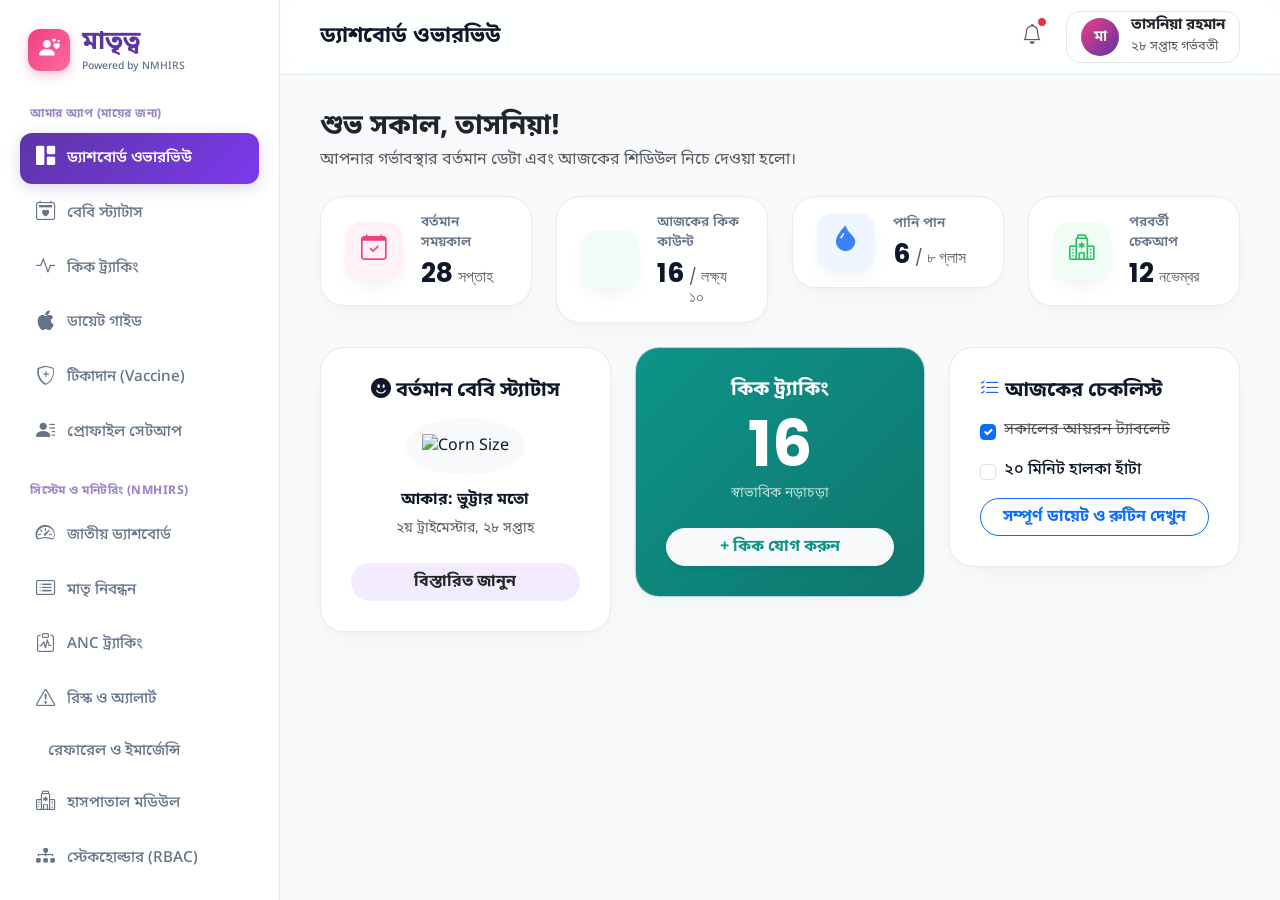
==== index2.html @ e4cef970 "fix" ====
<!DOCTYPE html>
<html lang="bn">
<head>
    <meta charset="UTF-8">
    <meta name="viewport" content="width=device-width, initial-scale=1.0">
    <title>মাতৃত্ব ও NMHIRS - ইন্টিগ্রেটেড ড্যাশবোর্ড</title>
    <!-- Fonts -->
    <link rel="preconnect" href="https://fonts.googleapis.com">
    <link rel="preconnect" href="https://fonts.gstatic.com" crossorigin>
    <link href="https://fonts.googleapis.com/css2?family=Noto+Sans+Bengali:wght@400;500;600;700&family=Poppins:wght@400;500;600;700&display=swap" rel="stylesheet">
    <!-- Bootstrap -->
    <link href="https://cdn.jsdelivr.net/npm/bootstrap@5.3.2/dist/css/bootstrap.min.css" rel="stylesheet">
    <!-- Icons -->
    <link rel="stylesheet" href="https://cdn.jsdelivr.net/npm/bootstrap-icons@1.11.1/font/bootstrap-icons.css">
    
    <style>
        :root {
            /* The Beautiful Matritwa Brand Colors */
            --primary-pink: #f03e82;
            --primary-purple: #5c35a5;
            --primary-teal: #0d9488;
            --bg-body: #f8fafc;
            --border-color: #e2e8f0;
            --text-dark: #0f172a;
            --text-muted: #64748b;
            --font-bn: 'Noto Sans Bengali', sans-serif;
            --font-en: 'Poppins', sans-serif;
            --card-shadow: 0 10px 30px -5px rgba(0, 0, 0, 0.04), 0 2px 8px -2px rgba(0, 0, 0, 0.02);
            --transition-smooth: all 0.3s cubic-bezier(0.4, 0, 0.2, 1);
        }

        body {
            font-family: var(--font-bn);
            background-color: var(--bg-body);
            color: var(--text-dark);
            -webkit-font-smoothing: antialiased;
        }
        
        .en-text { font-family: var(--font-en); }

        /* === Sidebar === */
        .sidebar {
            width: 280px;
            height: 100vh;
            position: fixed;
            top: 0; left: 0;
            background: #ffffff;
            border-right: 1px solid var(--border-color);
            padding: 24px 20px;
            z-index: 1000;
            overflow-y: auto;
            box-shadow: 2px 0 20px rgba(0,0,0,0.01);
        }
        .sidebar::-webkit-scrollbar { width: 5px; }
        .sidebar::-webkit-scrollbar-thumb { background: #e2e8f0; border-radius: 10px; }
        
        .brand {
            font-size: 1.6rem; font-weight: 700; color: var(--primary-purple);
            display: flex; align-items: center; gap: 12px; margin-bottom: 30px; padding-left: 8px;
            text-decoration: none;
        }
        .brand-icon {
            background: linear-gradient(135deg, var(--primary-pink), #ff6b9e); color: #fff;
            width: 42px; height: 42px; border-radius: 12px;
            display: flex; align-items: center; justify-content: center; font-size: 1.3rem;
            box-shadow: 0 4px 12px rgba(240, 62, 130, 0.3);
        }
        .nav-menu { list-style: none; padding: 0; margin: 0; }
        .nav-section-title { font-size: 0.75rem; font-weight: 700; color: var(--primary-purple); opacity: 0.6; margin: 24px 0 10px 10px; text-transform: uppercase; letter-spacing: 0.5px;}
        .nav-item { margin-bottom: 4px; }
        .nav-link {
            display: flex; align-items: center; gap: 12px;
            padding: 11px 16px; border-radius: 12px;
            color: var(--text-muted); font-weight: 500; font-size: 0.95rem;
            transition: var(--transition-smooth); text-decoration: none;
            cursor: pointer;
        }
        .nav-link i { font-size: 1.2rem; }
        .nav-link:hover { background: #f8fafc; color: var(--primary-purple); }
        .nav-link.active { 
            background: linear-gradient(135deg, var(--primary-purple), #7c3aed); 
            color: #ffffff; 
            font-weight: 600; 
            box-shadow: 0 4px 15px rgba(92, 53, 165, 0.2);
        }
        
        /* === Main Layout === */
        .main-wrapper {
            margin-left: 280px;
            min-height: 100vh;
            display: flex; flex-direction: column;
        }
        
        /* === Top Header === */
        .top-header {
            background: rgba(255, 255, 255, 0.85);
            backdrop-filter: blur(12px);
            -webkit-backdrop-filter: blur(12px);
            height: 75px;
            border-bottom: 1px solid var(--border-color);
            display: flex; align-items: center; justify-content: space-between;
            padding: 0 40px;
            position: sticky; top: 0; z-index: 900;
        }
        .header-title { font-size: 1.35rem; font-weight: 700; margin: 0; color: var(--text-dark);}
        
        .user-profile { display: flex; align-items: center; gap: 12px; cursor: pointer; padding: 6px 14px; border-radius: 14px; border: 1px solid var(--border-color); background: #fff; transition: var(--transition-smooth);}
        .user-profile:hover { box-shadow: 0 4px 12px rgba(0,0,0,0.03); transform: translateY(-1px); }
        .user-avatar { width: 38px; height: 38px; border-radius: 50%; background: linear-gradient(135deg, var(--primary-pink), var(--primary-purple)); color: #fff; display: flex; align-items: center; justify-content: center; font-weight: 600; font-size: 0.95rem; }

        /* === Dashboard Content Area === */
        .content-area { padding: 35px 40px; }
        
        /* Dashboard Section Handling */
        .dashboard-section { display: none; animation: fadeIn 0.4s cubic-bezier(0.16, 1, 0.3, 1); }
        #section-overview { display: block; }
        @keyframes fadeIn { from { opacity: 0; transform: translateY(15px); } to { opacity: 1; transform: translateY(0); } }
        
        /* === Data Panels === */
        .data-panel {
            background: #ffffff; border-radius: 24px; padding: 30px;
            box-shadow: var(--card-shadow);
            border: 1px solid rgba(226, 232, 240, 0.8);
            transition: var(--transition-smooth);
        }
        .data-panel:hover {
            box-shadow: 0 20px 40px -10px rgba(0,0,0,0.06);
        }
        .panel-header { display: flex; justify-content: space-between; align-items: center; margin-bottom: 24px; }
        .panel-title { font-size: 1.15rem; font-weight: 700; margin: 0; color: var(--text-dark); display: flex; align-items: center; gap: 10px;}
        
        /* === UI Components === */
        .kpi-card { display: flex; align-items: center; gap: 18px; }
        .kpi-icon { width: 58px; height: 58px; border-radius: 16px; display: flex; align-items: center; justify-content: center; font-size: 1.6rem; flex-shrink: 0; box-shadow: 0 8px 20px -6px rgba(0,0,0,0.08); }
        .kpi-pink { background: #fff1f5; color: var(--primary-pink); }
        .kpi-teal { background: #f0fdfa; color: var(--primary-teal); }
        .kpi-blue { background: #eff6ff; color: #3b82f6; }
        .kpi-green { background: #f0fdf4; color: #22c55e; }
        .kpi-orange { background: #fff7ed; color: #f97316; }
        .kpi-purple { background: #f5f3ff; color: var(--primary-purple); }
        
        .kpi-info p { margin: 0 0 4px 0; font-size: 0.85rem; color: var(--text-muted); font-weight: 600;}
        .kpi-info h3 { margin: 0; font-size: 1.65rem; font-weight: 700; color: var(--text-dark); display: flex; align-items: baseline; gap: 5px;}
        .kpi-info h3 span { font-size: 0.9rem; font-weight: 500; color: var(--text-muted); }
        
        .chart-container { display: flex; align-items: flex-end; justify-content: space-between; height: 180px; padding-top: 20px; border-bottom: 1px solid #f1f5f9; padding-bottom: 10px;}
        .chart-col { display: flex; flex-direction: column; align-items: center; width: 18%; }
        .bar-wrap { height: 130px; width: 100%; display: flex; align-items: flex-end; justify-content: center; background: #f8fafc; border-radius: 10px; position: relative; overflow: hidden;}
        .chart-bar { width: 28px; background: #e2e8f0; border-radius: 8px; transition: height 0.6s cubic-bezier(0.16, 1, 0.3, 1); position: relative;}
        .chart-bar.active { background: linear-gradient(180deg, var(--primary-teal), #0f766e); box-shadow: 0 4px 12px rgba(13, 148, 136, 0.35);}
        .chart-val { font-size: 0.9rem; font-weight: 600; font-family: var(--font-en); margin-bottom: 6px; color: var(--text-muted); }
        .chart-bar.active + .chart-val { color: var(--primary-teal); }
        .chart-label { font-size: 0.85rem; color: var(--text-muted); margin-top: 10px; font-weight: 500;}

        /* Custom Water Glass tracker */
        .water-glass { width: 34px; height: 44px; border: 2px solid #38bdf8; border-radius: 6px 6px 14px 14px; display: inline-block; position: relative; overflow: hidden; margin-right: 10px; cursor:pointer; transition: var(--transition-smooth); background: #fff;}
        .water-glass:hover { transform: scale(1.15) translateY(-2px); }
        .water-glass.filled::after { content: ''; position: absolute; bottom: 0; left: 0; width: 100%; height: 85%; background: linear-gradient(180deg, #38bdf8, #0284c7); opacity: 0.8; }

        /* Profile Stepper */
        .step-circle { width: 38px; height: 38px; border-radius: 50%; display: flex; align-items: center; justify-content: center; font-weight: bold; background: #fff; border: 2px solid #cbd5e1; color: #cbd5e1; z-index: 2; position: relative; transition: var(--transition-smooth);}
        .step-circle.active { border-color: var(--primary-purple); background: var(--primary-purple); color: #fff; box-shadow: 0 0 0 5px #f5f3ff;}
        .step-circle.completed { border-color: var(--primary-purple); background: #fff; color: var(--primary-purple); }
        .step-line { height: 3px; background: #e2e8f0; position: absolute; top: 18px; left: 20px; right: 20px; z-index: 1;}
        .step-line-fill { height: 100%; background: var(--primary-purple); width: 0%; transition: var(--transition-smooth);}

        /* Stakeholder Grid */
        .stakeholder-card { border: 1px solid rgba(226, 232, 240, 0.8); border-radius: 16px; padding: 24px 16px; text-align: center; transition: var(--transition-smooth); cursor: pointer; background: #fff; height: 100%; box-shadow: var(--card-shadow); }
        .stakeholder-card:hover { border-color: var(--primary-purple); box-shadow: 0 15px 30px rgba(92,53,165,0.08); transform: translateY(-4px);}
        .stakeholder-icon { font-size: 2.8rem; margin-bottom: 12px; color: var(--primary-purple); display: inline-block; transition: var(--transition-smooth); }
        .stakeholder-card:hover .stakeholder-icon { transform: scale(1.1) rotate(5deg); }

        /* Custom Table for Admin */
        .table-custom th { font-size: 0.85rem; color: var(--text-muted); font-weight: 600; background: #f8fafc; border-bottom: 2px solid var(--border-color); padding: 14px 18px;}
        .table-custom td { padding: 18px; vertical-align: middle; border-bottom: 1px solid var(--border-color); font-size: 0.95rem;}
        
        /* Status Badges */
        .status-badge { padding: 6px 14px; border-radius: 8px; font-size: 0.8rem; font-weight: 600; font-family: var(--font-en); box-shadow: 0 2px 4px rgba(0,0,0,0.02); }
        .status-critical { background: #fee2e2; color: #b91c1c; border: 1px solid #fecaca; }
        .status-high { background: #ffedd5; color: #c2410c; border: 1px solid #fed7aa; }
        .status-normal { background: #d1fae5; color: #047857; border: 1px solid #a7f3d0; }

        .clickable { cursor: pointer; transition: var(--transition-smooth); }
        .clickable:hover { opacity: 0.8; transform: scale(1.05); }
    </style>
</head>
<body>

    <!-- ============================================== -->
    <!-- SIDEBAR NAVIGATION                             -->
    <!-- ============================================== -->
    <aside class="sidebar">
        <a href="#" class="brand">
            <div class="brand-icon"><i class="bi bi-person-hearts"></i></div>
            <div>
                মাতৃত্ব
                <span style="display:block; font-size: 0.65rem; color: var(--text-muted); font-weight: 500; margin-top: -3px;">Powered by NMHIRS</span>
            </div>
        </a>
        <ul class="nav-menu">
            <!-- Mother's App Features (Image 1 & 2) -->
            <div class="nav-section-title">আমার অ্যাপ (মায়ের জন্য)</div>
            <li class="nav-item"><a class="nav-link active" onclick="switchMenu('section-overview', this)"><i class="bi bi-grid-1x2-fill"></i> ড্যাশবোর্ড ওভারভিউ</a></li>
            <li class="nav-item"><a class="nav-link" onclick="switchMenu('section-baby', this)"><i class="bi bi-calendar2-heart"></i> বেবি স্ট্যাটাস</a></li>
            <li class="nav-item"><a class="nav-link" onclick="switchMenu('section-kick', this)"><i class="bi bi-activity"></i> কিক ট্র্যাকিং</a></li>
            <li class="nav-item"><a class="nav-link" onclick="switchMenu('section-diet', this)"><i class="bi bi-apple"></i> ডায়েট গাইড</a></li>
            <li class="nav-item"><a class="nav-link" onclick="switchMenu('section-vaccine', this)"><i class="bi bi-shield-plus"></i> টিকাদান (Vaccine)</a></li>
            <li class="nav-item"><a class="nav-link" onclick="switchMenu('section-profile', this)"><i class="bi bi-person-lines-fill"></i> প্রোফাইল সেটআপ</a></li>
            
            <!-- NMHIRS Enterprise Features (Doc & Image 3) -->
            <div class="nav-section-title mt-4">সিস্টেম ও মনিটরিং (NMHIRS)</div>
            <li class="nav-item"><a class="nav-link" onclick="switchMenu('section-national', this)"><i class="bi bi-speedometer2"></i> জাতীয় ড্যাশবোর্ড</a></li>
            <li class="nav-item"><a class="nav-link" onclick="switchMenu('section-registry', this)"><i class="bi bi-card-list"></i> মাতৃ নিবন্ধন</a></li>
            <li class="nav-item"><a class="nav-link" onclick="switchMenu('section-anc', this)"><i class="bi bi-clipboard-pulse"></i> ANC ট্র্যাকিং</a></li>
            <li class="nav-item"><a class="nav-link" onclick="switchMenu('section-risk', this)"><i class="bi bi-exclamation-triangle"></i> রিস্ক ও অ্যালার্ট</a></li>
            <li class="nav-item"><a class="nav-link" onclick="switchMenu('section-referral', this)"><i class="bi bi-ambulance"></i> রেফারেল ও ইমার্জেন্সি</a></li>
            <li class="nav-item"><a class="nav-link" onclick="switchMenu('section-facility', this)"><i class="bi bi-hospital"></i> হাসপাতাল মডিউল</a></li>
            <li class="nav-item"><a class="nav-link" onclick="switchMenu('section-rbac', this)"><i class="bi bi-diagram-3-fill"></i> স্টেকহোল্ডার (RBAC)</a></li>
        </ul>
    </aside>

    <!-- ============================================== -->
    <!-- MAIN CONTENT WRAPPER                           -->
    <!-- ============================================== -->
    <div class="main-wrapper">
        
        <!-- Top Header -->
        <header class="top-header">
            <h2 class="header-title" id="page-title">ড্যাশবোর্ড ওভারভিউ</h2>
            <div class="d-flex align-items-center gap-4">
                <div class="position-relative clickable" onclick="alert('আপনার কোনো নতুন নোটিফিকেশন নেই।')">
                    <i class="bi bi-bell fs-5 text-muted"></i>
                    <span class="position-absolute top-0 start-100 translate-middle p-1 bg-danger border border-light rounded-circle"></span>
                </div>
                <div class="user-profile">
                    <div class="user-avatar">মা</div>
                    <div class="d-none d-md-block text-start">
                        <p class="m-0 fw-bold text-dark lh-1" style="font-size: 0.95rem;">তাসনিয়া রহমান</p>
                        <p class="m-0 text-muted mt-1" style="font-size: 0.8rem;">২৮ সপ্তাহ গর্ভবতী</p>
                    </div>
                </div>
            </div>
        </header>

        <div class="content-area">
            
            <!-- ============================================== -->
            <!-- 1. MOTHER OVERVIEW (Matritwa)                  -->
            <!-- ============================================== -->
            <div id="section-overview" class="dashboard-section">
                <div class="mb-4">
                    <h3 class="fw-bold text-dark mb-1">শুভ সকাল, তাসনিয়া!</h3>
                    <p class="text-muted fs-6">আপনার গর্ভাবস্থার বর্তমান ডেটা এবং আজকের শিডিউল নিচে দেওয়া হলো।</p>
                </div>

                <div class="row g-4 mb-4">
                    <div class="col-sm-6 col-xl-3"><div class="data-panel py-3 px-4"><div class="kpi-card"><div class="kpi-icon kpi-pink"><i class="bi bi-calendar-check"></i></div><div class="kpi-info"><p>বর্তমান সময়কাল</p><h3 class="en-text">28 <span class="font-bn fs-6 text-muted fw-normal">সপ্তাহ</span></h3></div></div></div></div>
                    <div class="col-sm-6 col-xl-3"><div class="data-panel py-3 px-4"><div class="kpi-card"><div class="kpi-icon kpi-teal"><i class="bi bi-footprints-fill"></i></div><div class="kpi-info"><p>আজকের কিক কাউন্ট</p><h3 class="en-text">16 <span class="font-bn fs-6 text-muted fw-normal">/ লক্ষ্য ১০</span></h3></div></div></div></div>
                    <div class="col-sm-6 col-xl-3"><div class="data-panel py-3 px-4"><div class="kpi-card"><div class="kpi-icon kpi-blue"><i class="bi bi-droplet-fill"></i></div><div class="kpi-info"><p>পানি পান</p><h3 class="en-text">6 <span class="font-bn fs-6 text-muted fw-normal">/ ৮ গ্লাস</span></h3></div></div></div></div>
                    <div class="col-sm-6 col-xl-3"><div class="data-panel py-3 px-4"><div class="kpi-card"><div class="kpi-icon kpi-green"><i class="bi bi-hospital"></i></div><div class="kpi-info"><p>পরবর্তী চেকআপ</p><h3 class="en-text">12 <span class="font-bn fs-6 text-muted fw-normal">নভেম্বর</span></h3></div></div></div></div>
                </div>

                <div class="row g-4">
                    <div class="col-xl-4 col-lg-6">
                        <div class="data-panel text-center">
                            <h5 class="fw-bold mb-3"><i class="bi bi-emoji-smile-fill text-purple"></i> বর্তমান বেবি স্ট্যাটাস</h5>
                            <div class="p-3 bg-light rounded-circle d-inline-block mb-3">
                                <img src="https://img.icons8.com/color/96/000000/corn.png" alt="Corn Size" style="width: 50px;">
                            </div>
                            <h6 class="fw-bold">আকার: ভুট্টার মতো</h6>
                            <p class="text-muted small mb-4">২য় ট্রাইমেস্টার, ২৮ সপ্তাহ</p>
                            <button class="btn w-100 rounded-pill text-purple fw-bold" style="background:#f3ebff;" onclick="document.querySelectorAll('.nav-link')[1].click()">বিস্তারিত জানুন</button>
                        </div>
                    </div>
                    <div class="col-xl-4 col-lg-6">
                        <div class="data-panel text-center" style="background: linear-gradient(135deg, var(--primary-teal), #0f766e); color: white;">
                            <i class="bi bi-footprints-fill fs-2 opacity-75 mb-2"></i>
                            <h5 class="fw-bold mb-1">কিক ট্র্যাকিং</h5>
                            <h1 class="display-3 fw-bold en-text m-0">16</h1>
                            <p class="opacity-75 small mb-4">স্বাভাবিক নড়াচড়া</p>
                            <button class="btn btn-light w-100 rounded-pill fw-bold text-teal shadow-sm" style="color:var(--primary-teal);" onclick="document.querySelectorAll('.nav-link')[2].click()">+ কিক যোগ করুন</button>
                        </div>
                    </div>
                    <div class="col-xl-4 col-lg-12">
                        <div class="data-panel d-flex flex-column">
                            <h5 class="fw-bold mb-3"><i class="bi bi-list-check text-primary"></i> আজকের চেকলিস্ট</h5>
                            <div class="d-flex align-items-center gap-2 mb-3"><input type="checkbox" class="form-check-input" checked><span class="text-muted text-decoration-line-through">সকালের আয়রন ট্যাবলেট</span></div>
                            <div class="d-flex align-items-center gap-2 mb-3"><input type="checkbox" class="form-check-input"><span class="fw-medium">২০ মিনিট হালকা হাঁটা</span></div>
                            <button class="btn btn-outline-primary w-100 rounded-pill fw-bold mt-auto" onclick="document.querySelectorAll('.nav-link')[3].click()">সম্পূর্ণ ডায়েট ও রুটিন দেখুন</button>
                        </div>
                    </div>
                </div>
            </div>

            <!-- ============================================== -->
            <!-- 2. BABY STATUS                                 -->
            <!-- ============================================== -->
            <div id="section-baby" class="dashboard-section">
                <div class="row g-4">
                    <div class="col-lg-5">
                        <div class="data-panel text-center">
                            <h4 class="text-purple fw-bold mb-1">২৮ সপ্তাহ</h4>
                            <p class="text-muted mb-4">২য় ট্রাইমেস্টার</p>
                            <div class="p-4 bg-purple-subtle rounded-circle d-inline-block mb-4" style="background: #f3ebff;">
                                <img src="https://img.icons8.com/color/150/000000/embryo.png" alt="Baby Size" style="width: 120px;">
                            </div>
                            <h5 class="fw-bold mb-2">আকার: একটি ভুট্টার মতো</h5>
                            <div class="d-flex justify-content-center gap-4 mt-4">
                                <div class="bg-light p-3 rounded-3" style="min-width: 100px;"><p class="small text-muted mb-1">দৈর্ঘ্য</p><h4 class="en-text fw-bold text-dark m-0">37.6 cm</h4></div>
                                <div class="bg-light p-3 rounded-3" style="min-width: 100px;"><p class="small text-muted mb-1">ওজন</p><h4 class="en-text fw-bold text-dark m-0">1.1 kg</h4></div>
                            </div>
                        </div>
                    </div>
                    <div class="col-lg-7">
                        <div class="data-panel h-100">
                            <h4 class="fw-bold mb-4">এই সপ্তাহের ডেভেলপমেন্ট</h4>
                            <ul class="list-unstyled">
                                <li class="d-flex gap-3 mb-4 align-items-start"><div class="p-2 bg-info bg-opacity-10 text-info rounded"><i class="bi bi-lungs-fill fs-5"></i></div><div><h6 class="fw-bold mb-1">ফুসফুসের বিকাশ</h6><p class="small text-muted m-0">বেবির ফুসফুস শ্বাস নেওয়ার জন্য প্রস্তুত হচ্ছে।</p></div></li>
                                <li class="d-flex gap-3 mb-4 align-items-start"><div class="p-2 bg-warning bg-opacity-10 text-warning rounded"><i class="bi bi-eye-fill fs-5"></i></div><div><h6 class="fw-bold mb-1">চোখ খোলা ও বন্ধ করা</h6><p class="small text-muted m-0">বেবি এখন চোখ খুলতে ও বন্ধ করতে পারে।</p></div></li>
                                <li class="d-flex gap-3 align-items-start"><div class="p-2 bg-purple-subtle text-purple rounded" style="background:#f3ebff; color:var(--primary-purple);"><i class="bi bi-brain fs-5"></i></div><div><h6 class="fw-bold mb-1">ব্রেইনের বৃদ্ধি</h6><p class="small text-muted m-0">ব্রেইনে বিলিয়ন নিউরন তৈরি হচ্ছে।</p></div></li>
                            </ul>
                        </div>
                    </div>
                </div>
            </div>

            <!-- ============================================== -->
            <!-- 3. KICK TRACKING                               -->
            <!-- ============================================== -->
            <div id="section-kick" class="dashboard-section">
                <div class="row g-4">
                    <div class="col-lg-4">
                        <div class="data-panel text-center d-flex flex-column justify-content-center h-100" style="background: linear-gradient(135deg, var(--primary-teal), #0f766e); color: white; border: none;">
                            <i class="bi bi-footprints-fill fs-1 opacity-75 mb-3"></i>
                            <h3 class="fw-bold mb-1">কিক কাউন্টার</h3>
                            <h1 class="display-1 fw-bold en-text mb-0 mt-3">16</h1>
                            <p class="opacity-75 fw-medium mb-5">আজকের মোট কিক (লক্ষ্য: ১০)</p>
                            <button class="btn btn-light btn-lg rounded-pill fw-bold text-teal shadow clickable" style="color: var(--primary-teal);" onclick="alert('কিক রেকর্ড করা হয়েছে')"><i class="bi bi-plus-circle-fill me-2"></i> এখন কিক যোগ করুন</button>
                        </div>
                    </div>
                    <div class="col-lg-8">
                        <div class="data-panel">
                            <h4 class="fw-bold mb-4">কিক হিস্ট্রি চার্ট</h4>
                            <div class="chart-container">
                                <div class="chart-col"><span class="chart-val">6</span><div class="bar-wrap"><div class="chart-bar" style="height: 40%;"></div></div><span class="chart-label">সকাল</span></div>
                                <div class="chart-col"><span class="chart-val">10</span><div class="bar-wrap"><div class="chart-bar" style="height: 60%;"></div></div><span class="chart-label">দুপুর</span></div>
                                <div class="chart-col active"><span class="chart-val">16</span><div class="bar-wrap"><div class="chart-bar active" style="height: 100%;"></div></div><span class="chart-label fw-bold text-dark">বিকাল</span></div>
                                <div class="chart-col"><span class="chart-val">12</span><div class="bar-wrap"><div class="chart-bar" style="height: 75%;"></div></div><span class="chart-label">সন্ধ্যা</span></div>
                                <div class="chart-col"><span class="chart-val">8</span><div class="bar-wrap"><div class="chart-bar" style="height: 50%;"></div></div><span class="chart-label">রাত</span></div>
                            </div>
                        </div>
                    </div>
                </div>
            </div>

            <!-- ============================================== -->
            <!-- 4. DIET PLAN                                   -->
            <!-- ============================================== -->
            <div id="section-diet" class="dashboard-section">
                <!-- Diet Visit Stepper / Tabs -->
                <div class="data-panel mb-4 text-center">
                    <h4 class="fw-bold text-purple mb-2"><i class="bi bi-apple me-2"></i>গর্ভাবস্থায় খাবার চার্ট</h4>
                    <p class="text-muted small mb-4">মায়ের পুষ্টি, সুস্থ বাচ্চার ভরসা</p>
                    
                    <div class="d-flex justify-content-center gap-2 flex-wrap mb-2">
                        <button class="btn btn-outline-purple btn-sm rounded-pill px-3 py-2 active diet-tab-btn" onclick="switchDietTab(1, this)">১ম ভিজিট (১২ সপ্তাহ পর্যন্ত)</button>
                        <button class="btn btn-outline-purple btn-sm rounded-pill px-3 py-2 diet-tab-btn" onclick="switchDietTab(2, this)">২য় ভিজিট (২০ - ২৪ সপ্তাহ)</button>
                        <button class="btn btn-outline-purple btn-sm rounded-pill px-3 py-2 diet-tab-btn" onclick="switchDietTab(3, this)">৩য় ভিজিট (২৮ - ৩২ সপ্তাহ)</button>
                        <button class="btn btn-outline-purple btn-sm rounded-pill px-3 py-2 diet-tab-btn" onclick="switchDietTab(4, this)">৪র্থ ভিজিট (৩৬ সপ্তাহ - প্রসব)</button>
                    </div>
                </div>

                <!-- Visit 1 Content -->
                <div id="diet-visit-1" class="diet-visit-content">
                    <div class="row g-4">
                        <div class="col-lg-8">
                            <div class="data-panel mb-4">
                                <h5 class="fw-bold text-pink mb-3"><i class="bi bi-bookmark-star-fill"></i> ১ম ভিজিট (প্রথম ট্রাইমেস্টার)</h5>
                                <p class="text-muted small"><strong>লক্ষ্য:</strong> গর্ভাবস্থা নিশ্চিতকরণ ও মায়ের পুষ্টির ভিত্তি গড়ে তোলা।</p>
                                
                                <h6 class="fw-bold mt-4 mb-3 text-success"><i class="bi bi-check-circle-fill"></i> কি খাবেন:</h6>
                                <div class="d-flex gap-2 flex-wrap mb-4">
                                    <span class="badge bg-light text-dark border p-2"><i class="bi bi-cup-straw text-primary me-1"></i> দুধ ও দুগ্ধজাত খাবার</span>
                                    <span class="badge bg-light text-dark border p-2"><i class="bi bi-egg-fried text-warning me-1"></i> ডিম</span>
                                    <span class="badge bg-light text-dark border p-2"><i class="bi bi-grain text-success me-1"></i> ডাল ও শিম</span>
                                    <span class="badge bg-light text-dark border p-2"><i class="bi bi-flower1 text-success me-1"></i> শাকসবজি</span>
                                    <span class="badge bg-light text-dark border p-2"><i class="bi bi-apple text-danger me-1"></i> ফল</span>
                                </div>

                                <h6 class="fw-bold mb-3 text-primary"><i class="bi bi-calculator-fill"></i> প্রতিদিনের পরিমাণ:</h6>
                                <p class="small text-dark mb-0">২ গ্লাস দুধ • ১টি ডিম • ১ কাপ ডাল • ২ কাপ শাকসবজি • ২-৩টি ফল</p>
                            </div>

                            <div class="data-panel">
                                <h5 class="fw-bold text-danger mb-3"><i class="bi bi-exclamation-octagon-fill"></i> কি এড়িয়ে চলবেন:</h5>
                                <div class="d-flex gap-2 flex-wrap">
                                    <span class="badge bg-danger-subtle text-danger border border-danger-subtle p-2">অতিরিক্ত চা বা কফি</span>
                                    <span class="badge bg-danger-subtle text-danger border border-danger-subtle p-2">অতিরিক্ত মসলাদার খাবার</span>
                                    <span class="badge bg-danger-subtle text-danger border border-danger-subtle p-2">কাঁচা বা আধা-সেদ্ধ খাবার</span>
                                    <span class="badge bg-danger-subtle text-danger border border-danger-subtle p-2">ফাস্ট ফুড ও জাঙ্ক ফুড</span>
                                </div>
                            </div>
                        </div>

                        <div class="col-lg-4">
                            <div class="data-panel bg-purple-subtle border-purple" style="background: #f3ebff;">
                                <h5 class="fw-bold text-purple mb-4"><i class="bi bi-lightbulb-fill"></i> গুরুত্বপূর্ণ টিপস</h5>
                                <ul class="list-unstyled small lh-lg">
                                    <li class="mb-3"><i class="bi bi-check-lg text-purple me-2"></i> ফলিক অ্যাসিড সমৃদ্ধ খাবার খান (শাকসবজি, ডাল, কমলা)।</li>
                                    <li class="mb-3"><i class="bi bi-check-lg text-purple me-2"></i> দিনে ৩ বার প্রধান খাবার ও ২-৩ বার হালকা পুষ্টিকর খাবার খান।</li>
                                    <li><i class="bi bi-check-lg text-purple me-2"></i> পর্যাপ্ত পরিমাণ পানি পান নিশ্চিত করুন (৮-১০ গ্লাস)।</li>
                                </ul>
                            </div>
                        </div>
                    </div>
                </div>

                <!-- Visit 2 Content -->
                <div id="diet-visit-2" class="diet-visit-content" style="display: none;">
                    <div class="row g-4">
                        <div class="col-lg-8">
                            <div class="data-panel mb-4">
                                <h5 class="fw-bold text-pink mb-3"><i class="bi bi-bookmark-star-fill"></i> ২য় ভিজিট (দ্বিতীয় ট্রাইমেস্টার)</h5>
                                <p class="text-muted small"><strong>লক্ষ্য:</strong> ভ্রূণের বৃদ্ধি ও বিকাশের জন্য পর্যাপ্ত পুষ্টি নিশ্চিত করা।</p>
                                
                                <h6 class="fw-bold mt-4 mb-3 text-success"><i class="bi bi-check-circle-fill"></i> কি খাবেন:</h6>
                                <div class="d-flex gap-2 flex-wrap mb-4">
                                    <span class="badge bg-light text-dark border p-2"><i class="bi bi-cup-straw text-primary me-1"></i> দুধ ও দুগ্ধজাত খাবার</span>
                                    <span class="badge bg-light text-dark border p-2"><i class="bi bi-egg-fried text-warning me-1"></i> মাছ</span>
                                    <span class="badge bg-light text-dark border p-2"><i class="bi bi-egg text-danger me-1"></i> মুরগি/মাংস</span>
                                    <span class="badge bg-light text-dark border p-2"><i class="bi bi-grain text-success me-1"></i> ডাল ও শিম</span>
                                    <span class="badge bg-light text-dark border p-2"><i class="bi bi-flower1 text-success me-1"></i> শাকসবজি</span>
                                </div>

                                <h6 class="fw-bold mb-3 text-primary"><i class="bi bi-calculator-fill"></i> প্রতিদিনের পরিমাণ:</h6>
                                <p class="small text-dark mb-0">২-৩ গ্লাস দুধ • ১টি ডিম • ১ কাপ ডাল • ১ পিস মাছ/মাংস • ২ কাপ শাকসবজি • ২-৩টি ফল</p>
                            </div>

                            <div class="data-panel">
                                <h5 class="fw-bold text-danger mb-3"><i class="bi bi-exclamation-octagon-fill"></i> কি এড়িয়ে চলবেন:</h5>
                                <div class="d-flex gap-2 flex-wrap">
                                    <span class="badge bg-danger-subtle text-danger border border-danger-subtle p-2">অতিরিক্ত চা বা কফি</span>
                                    <span class="badge bg-danger-subtle text-danger border border-danger-subtle p-2">অতিরিক্ত মিষ্টি</span>
                                    <span class="badge bg-danger-subtle text-danger border border-danger-subtle p-2">কাঁচা বা আধা-সেদ্ধ খাবার</span>
                                    <span class="badge bg-danger-subtle text-danger border border-danger-subtle p-2">অতিরিক্ত তেল বা ভাজাপোড়া</span>
                                </div>
                            </div>
                        </div>

                        <div class="col-lg-4">
                            <div class="data-panel bg-purple-subtle border-purple" style="background: #f3ebff;">
                                <h5 class="fw-bold text-purple mb-4"><i class="bi bi-lightbulb-fill"></i> গুরুত্বপূর্ণ টিপস</h5>
                                <ul class="list-unstyled small lh-lg">
                                    <li class="mb-3"><i class="bi bi-check-lg text-purple me-2"></i> ক্যালসিয়াম ও আয়রন সমৃদ্ধ খাবার পর্যাপ্ত পরিমাণে খান।</li>
                                    <li class="mb-3"><i class="bi bi-check-lg text-purple me-2"></i> প্রোটিন সমৃদ্ধ খাবার (মাছ, ডিম, মাংস, ডাল) নিয়মিত রাখুন।</li>
                                    <li><i class="bi bi-check-lg text-purple me-2"></i> নিয়মিত হালকা ব্যায়াম করুন ও পর্যাপ্ত বিশ্রাম নিন।</li>
                                </ul>
                            </div>
                        </div>
                    </div>
                </div>

                <!-- Visit 3 Content -->
                <div id="diet-visit-3" class="diet-visit-content" style="display: none;">
                    <div class="row g-4">
                        <div class="col-lg-8">
                            <div class="data-panel mb-4">
                                <h5 class="fw-bold text-pink mb-3"><i class="bi bi-bookmark-star-fill"></i> ৩য় ভিজিট (তৃতীয় ট্রাইমেস্টার)</h5>
                                <p class="text-muted small"><strong>লক্ষ্য:</strong> মায়ের স্বাস্থ্য ভালো রাখা ও জটিলতা প্রতিরোধ করা।</p>
                                
                                <h6 class="fw-bold mt-4 mb-3 text-success"><i class="bi bi-check-circle-fill"></i> কি খাবেন:</h6>
                                <div class="d-flex gap-2 flex-wrap mb-4">
                                    <span class="badge bg-light text-dark border p-2">দুধ ও দুগ্ধজাত খাবার</span>
                                    <span class="badge bg-light text-dark border p-2">মাছ ও মাংস</span>
                                    <span class="badge bg-light text-dark border p-2">ডাল ও শিম</span>
                                    <span class="badge bg-light text-dark border p-2">শাকসবজি ও ফল</span>
                                    <span class="badge bg-light text-dark border p-2">বাদাম ও বীজ</span>
                                </div>

                                <h6 class="fw-bold mb-3 text-primary"><i class="bi bi-calculator-fill"></i> প্রতিদিনের পরিমাণ:</h6>
                                <p class="small text-dark mb-0">২-৩ গ্লাস দুধ • ১টি ডিম • ১-২ কাপ ডাল • ১ পিস মাছ/মাংস • ২ কাপ শাকসবজি • ২-৩টি ফল</p>
                            </div>

                            <div class="data-panel">
                                <h5 class="fw-bold text-danger mb-3"><i class="bi bi-exclamation-octagon-fill"></i> কি এড়িয়ে চলবেন:</h5>
                                <div class="d-flex gap-2 flex-wrap">
                                    <span class="badge bg-danger-subtle text-danger border border-danger-subtle p-2">অতিরিক্ত লবণ</span>
                                    <span class="badge bg-danger-subtle text-danger border border-danger-subtle p-2">অতিরিক্ত তেল</span>
                                    <span class="badge bg-danger-subtle text-danger border border-danger-subtle p-2">ফাস্ট ফুড ও জাঙ্ক ফুড</span>
                                    <span class="badge bg-danger-subtle text-danger border border-danger-subtle p-2">মদ্যপান ও ধূমপান</span>
                                </div>
                            </div>
                        </div>

                        <div class="col-lg-4">
                            <div class="data-panel bg-purple-subtle border-purple" style="background: #f3ebff;">
                                <h5 class="fw-bold text-purple mb-4"><i class="bi bi-lightbulb-fill"></i> গুরুত্বপূর্ণ টিপস</h5>
                                <ul class="list-unstyled small lh-lg">
                                    <li class="mb-3"><i class="bi bi-check-lg text-purple me-2"></i> আয়রন ও ক্যালসিয়ামের পরিমাণ আরো বাড়িয়ে দিন।</li>
                                    <li class="mb-3"><i class="bi bi-check-lg text-purple me-2"></i> কোষ্ঠকাঠিন্য এড়াতে আঁশযুক্ত সবুজ খাবার বেশি খান।</li>
                                    <li><i class="bi bi-check-lg text-purple me-2"></i> অতিরিক্ত ওজন বৃদ্ধি নিয়ন্ত্রণে রাখতে স্বাস্থ্যকর খাদ্যতালিকা অনুসরণ করুন।</li>
                                </ul>
                            </div>
                        </div>
                    </div>
                </div>

                <!-- Visit 4 Content -->
                <div id="diet-visit-4" class="diet-visit-content" style="display: none;">
                    <div class="row g-4">
                        <div class="col-lg-8">
                            <div class="data-panel mb-4">
                                <h5 class="fw-bold text-pink mb-3"><i class="bi bi-bookmark-star-fill"></i> ৪র্থ ভিজিট (প্রসব পূর্ববর্তী সময়)</h5>
                                <p class="text-muted small"><strong>লক্ষ্য:</strong> প্রসবের জন্য শরীর প্রস্তুত রাখা ও মায়ের শক্তি বজায় রাখা।</p>
                                
                                <h6 class="fw-bold mt-4 mb-3 text-success"><i class="bi bi-check-circle-fill"></i> কি খাবেন:</h6>
                                <div class="d-flex gap-2 flex-wrap mb-4">
                                    <span class="badge bg-light text-dark border p-2">দুধ ও প্রোটিন</span>
                                    <span class="badge bg-light text-dark border p-2">মাছ ও ডিম</span>
                                    <span class="badge bg-light text-dark border p-2">ডাল ও ডাল জাতীয় খাবার</span>
                                    <span class="badge bg-light text-dark border p-2">শাকসবজি ও ফল</span>
                                    <span class="badge bg-light text-dark border p-2">আটা/চাল/রুটি</span>
                                </div>

                                <h6 class="fw-bold mb-3 text-primary"><i class="bi bi-calculator-fill"></i> প্রতিদিনের পরিমাণ:</h6>
                                <p class="small text-dark mb-0">২-৩ গ্লাস দুধ • ১টি ডিম • ১-২ কাপ ডাল • ১ পিস মাছ/মাংস • ২ কাপ শাকসবজি • ২-৩টি ফল</p>
                            </div>

                            <div class="data-panel">
                                <h5 class="fw-bold text-danger mb-3"><i class="bi bi-exclamation-octagon-fill"></i> কি এড়িয়ে চলবেন:</h5>
                                <div class="d-flex gap-2 flex-wrap">
                                    <span class="badge bg-danger-subtle text-danger border border-danger-subtle p-2">অতিরিক্ত লবণ</span>
                                    <span class="badge bg-danger-subtle text-danger border border-danger-subtle p-2">অতিরিক্ত মিষ্টি</span>
                                    <span class="badge bg-danger-subtle text-danger border border-danger-subtle p-2">কাঁচা বা আধা-সেদ্ধ খাবার</span>
                                    <span class="badge bg-danger-subtle text-danger border border-danger-subtle p-2">ফাস্ট ফুড ও জাঙ্ক ফুড</span>
                                </div>
                            </div>
                        </div>

                        <div class="col-lg-4">
                            <div class="data-panel bg-purple-subtle border-purple" style="background: #f3ebff;">
                                <h5 class="fw-bold text-purple mb-4"><i class="bi bi-lightbulb-fill"></i> গুরুত্বপূর্ণ টিপস</h5>
                                <ul class="list-unstyled small lh-lg">
                                    <li class="mb-3"><i class="bi bi-check-lg text-purple me-2"></i> খাবার অল্প অল্প করে নিয়ে বারে বারে খান।</li>
                                    <li class="mb-3"><i class="bi bi-check-lg text-purple me-2"></i> প্রসবের সময় শক্তির যোগানের জন্য জটিল শর্করা (Complex Carbs) বেশি খান।</li>
                                    <li><i class="bi bi-check-lg text-purple me-2"></i> পর্যাপ্ত বিশ্রাম ও ঘুমের মাধ্যমে মানসিক চাপ কমান।</li>
                                </ul>
                            </div>
                        </div>
                    </div>
                </div>

                <!-- Water Tracker Moved Below the Visit Details -->
                <div class="row g-4 mt-3">
                    <div class="col-12">
                        <div class="data-panel bg-info bg-opacity-10 border-info">
                            <h5 class="fw-bold text-info mb-3" style="color: #0284c7 !important;"><i class="bi bi-droplet-fill"></i> দৈনিক পানি পানের লক্ষ্য (৮ গ্লাস)</h5>
                            <div>
                                <div class="water-glass filled" onclick="this.classList.toggle('filled')"></div>
                                <div class="water-glass filled" onclick="this.classList.toggle('filled')"></div>
                                <div class="water-glass filled" onclick="this.classList.toggle('filled')"></div>
                                <div class="water-glass filled" onclick="this.classList.toggle('filled')"></div>
                                <div class="water-glass filled" onclick="this.classList.toggle('filled')"></div>
                                <div class="water-glass filled" onclick="this.classList.toggle('filled')"></div>
                                <div class="water-glass" onclick="this.classList.toggle('filled')"></div>
                                <div class="water-glass" onclick="this.classList.toggle('filled')"></div>
                            </div>
                            <p class="small text-muted mt-2 mb-0">* গ্লাসে ট্যাপ করে আপনার দৈনিক পানি পানের হিসাব রেকর্ড করুন।</p>
                        </div>
                    </div>
                </div>
            </div>

            <!-- ============================================== -->
            <!-- 5. VACCINATION & CHILD CARE                    -->
            <!-- ============================================== -->
            <div id="section-vaccine" class="dashboard-section">
                <div class="row g-4 mb-4">
                    <div class="col-md-6">
                        <div class="data-panel bg-success bg-opacity-10 border-success text-center">
                            <i class="bi bi-shield-check fs-1 text-success mb-2 d-block"></i>
                            <h5 class="fw-bold text-success mb-1">পরবর্তী টিকা: TT 2 (টিটেনাস)</h5>
                            <p class="text-dark fw-medium m-0">সম্ভাব্য তারিখ: ১৫ নভেম্বর ২০২৬</p>
                        </div>
                    </div>
                    <div class="col-md-6">
                        <div class="data-panel bg-info bg-opacity-10 border-info text-center">
                            <i class="bi bi-emoji-smile fs-1 text-info mb-2 d-block" style="color: #0284c7 !important;"></i>
                            <h5 class="fw-bold text-info mb-1" style="color: #0284c7 !important;">নবজাতকের ইম্যুনাইজেশন</h5>
                            <p class="text-dark fw-medium m-0">BCG, পেন্টাভেলেন্ট, পোলিও ট্র্যাকিং</p>
                        </div>
                    </div>
                </div>
                <div class="data-panel">
                    <h4 class="fw-bold mb-4 text-purple">টিকাদান শিডিউল (EPI)</h4>
                    <div class="table-responsive">
                        <table class="table table-custom">
                            <thead><tr><th>টিকার নাম</th><th>উদ্দেশ্য</th><th>সময়কাল</th><th>স্ট্যাটাস</th></tr></thead>
                            <tbody>
                                <tr><td><span class="fw-bold">TT 1 (টিটেনাস)</span></td><td>ধনুষ্টংকার প্রতিরোধ</td><td>গর্ভাবস্থার ৪র্থ মাস</td><td><span class="status-badge status-normal">সম্পন্ন</span></td></tr>
                                <tr><td><span class="fw-bold">TT 2 (টিটেনাস)</span></td><td>ধনুষ্টংকার প্রতিরোধ</td><td>TT 1 এর ১ মাস পর</td><td><span class="badge bg-warning bg-opacity-10 text-warning border border-warning px-3 py-2">পেন্ডিং (১৫ নভে)</span></td></tr>
                                <tr><td colspan="4" class="bg-light text-center fw-bold text-muted small py-3">জন্মের পর শিশুর টিকা (National EPI)</td></tr>
                                <tr><td><span class="fw-bold text-muted">BCG</span></td><td class="text-muted">যক্ষ্মা প্রতিরোধ</td><td class="text-muted">জন্মের পরপরই</td><td><span class="badge bg-secondary bg-opacity-10 text-secondary border px-3 py-2">অপেক্ষমান</span></td></tr>
                                <tr><td><span class="fw-bold text-muted">পেন্টাভেলেন্ট ১</span></td><td class="text-muted">ডিপথেরিয়া, হুপিংকাশি, হেপাটাইটিস বি</td><td class="text-muted">৬ সপ্তাহ বয়স</td><td><span class="badge bg-secondary bg-opacity-10 text-secondary border px-3 py-2">অপেক্ষমান</span></td></tr>
                            </tbody>
                        </table>
                    </div>
                </div>
            </div>

            <!-- ============================================== -->
            <!-- 6. PROFILE SETUP (Image 2)                     -->
            <!-- ============================================== -->
            <div id="section-profile" class="dashboard-section">
                <div class="data-panel mx-auto" style="max-width: 700px;">
                    <h4 class="fw-bold mb-2 text-center text-purple" style="color: var(--primary-purple);"><i class="bi bi-person-heart"></i> প্রোফাইল সেটআপ</h4>
                    <p class="text-center text-muted mb-5 small">আপনার তথ্য দিন, আমরা আপনার জন্য আরও ভালো সেবা নিশ্চিত করব</p>
                    
                    <div class="position-relative mb-5 px-3">
                        <div class="step-line"><div class="step-line-fill" id="step-progress" style="width: 0%;"></div></div>
                        <div class="d-flex justify-content-between">
                            <div class="step-circle active" id="sc-1">1</div><div class="step-circle" id="sc-2">2</div>
                            <div class="step-circle" id="sc-3">3</div><div class="step-circle" id="sc-4">4</div>
                        </div>
                        <div class="d-flex justify-content-between mt-2 px-1 text-muted small fw-medium" style="font-size: 0.75rem;">
                            <span class="text-purple">মাতার প্রোফাইল</span><span>ঠিকানা</span><span>স্বামীর নাম</span><span>যোগাযোগ</span>
                        </div>
                    </div>
                    
                    <div id="step-1" class="setup-step-content">
                        <h6 class="fw-bold mb-3">মাতার প্রোফাইল তথ্য</h6>
                        <input type="text" class="form-control bg-light border-0 mb-3" placeholder="পূর্ণ নাম (মা)" value="সাবিনা আক্তার">
                        <input type="date" class="form-control bg-light border-0 mb-3" value="1996-03-15">
                        <button class="btn btn-primary w-100 rounded-pill py-2" style="background: var(--primary-purple); border:none;" onclick="nextStep(1)">পরবর্তী</button>
                    </div>
                    <div id="step-2" class="setup-step-content" style="display:none;">
                        <h6 class="fw-bold mb-3">বর্তমান ঠিকানা</h6>
                        <input type="text" class="form-control bg-light border-0 mb-3" placeholder="বাড়ি নং / রোড" value="১২/বি, পূর্ব কাজীপাড়া">
                        <button class="btn btn-primary w-100 rounded-pill py-2" style="background: var(--primary-purple); border:none;" onclick="nextStep(2)">পরবর্তী</button>
                    </div>
                    <div id="step-3" class="setup-step-content" style="display:none;">
                        <h6 class="fw-bold mb-3">স্বামীর তথ্য</h6>
                        <input type="text" class="form-control bg-light border-0 mb-3" placeholder="স্বামীর পূর্ণ নাম" value="মোহাম্মদ রাকিবুল ইসলাম">
                        <button class="btn btn-primary w-100 rounded-pill py-2" style="background: var(--primary-purple); border:none;" onclick="nextStep(3)">পরবর্তী</button>
                    </div>
                    <div id="step-4" class="setup-step-content" style="display:none;">
                        <h6 class="fw-bold mb-3">যোগাযোগ নম্বর</h6>
                        <input type="text" class="form-control bg-light border-0 mb-4" placeholder="মোবাইল নম্বর" value="০১৭১২-৩৪৫৬৭৮">
                        <button class="btn btn-success w-100 rounded-pill py-2 shadow-sm" onclick="alert('সেভ হয়েছে'); switchMenu('section-overview', document.getElementById('nav-overview'))">সংরক্ষণ করুন</button>
                    </div>
                </div>
            </div>

            <!-- ============================================== -->
            <!-- 6. NATIONAL DASHBOARD (NMHIRS Module)          -->
            <!-- ============================================== -->
            <div id="section-national" class="dashboard-section">
                <div class="mb-4">
                    <h3 class="fw-bold text-dark mb-1">জাতীয় মাতৃস্বাস্থ্য ওভারভিউ</h3>
                    <p class="text-muted m-0">রিয়েল-টাইম ডাটা ট্র্যাকিং এবং ইন্টেলিজেন্স ড্যাশবোর্ড</p>
                </div>

                <div class="row g-4 mb-4">
                    <div class="col-md-3"><div class="kpi-card"><div class="kpi-icon bg-primary bg-opacity-10 text-primary"><i class="bi bi-people-fill"></i></div><div class="kpi-info"><p>নিবন্ধিত মাতৃ</p><h3 class="en-text text-primary">3.5M</h3></div></div></div>
                    <div class="col-md-3"><div class="kpi-card" style="border-left: 4px solid #dc2626;"><div class="kpi-icon bg-danger bg-opacity-10 text-danger"><i class="bi bi-exclamation-triangle-fill"></i></div><div class="kpi-info"><p>হাই-রিস্ক প্রেগন্যান্সি</p><h3 class="en-text text-danger">45,230</h3></div></div></div>
                    <div class="col-md-3"><div class="kpi-card"><div class="kpi-icon bg-warning bg-opacity-10 text-warning"><i class="bi bi-ambulance"></i></div><div class="kpi-info"><p>সক্রিয় রেফারেল</p><h3 class="en-text text-warning">1,204</h3></div></div></div>
                    <div class="col-md-3"><div class="kpi-card border-warning"><div class="kpi-icon bg-secondary bg-opacity-10 text-secondary"><i class="bi bi-calendar-x"></i></div><div class="kpi-info"><p>মিসড ANC</p><h3 class="en-text text-dark">12,450</h3></div></div></div>
                </div>

                <div class="row g-4">
                    <div class="col-lg-8">
                        <div class="data-panel">
                            <h5 class="fw-bold mb-4">ডিলে (Delay) প্রিডিকশন মডেল</h5>
                            <div class="mb-3"><div class="d-flex justify-content-between mb-1"><span class="fw-bold text-dark small">Delay-1: সিদ্ধান্ত নিতে দেরি</span><span class="en-text text-danger fw-bold small">42%</span></div><div class="progress" style="height: 8px;"><div class="progress-bar bg-danger" style="width: 42%;"></div></div></div>
                            <div class="mb-3"><div class="d-flex justify-content-between mb-1"><span class="fw-bold text-dark small">Delay-2: পৌঁছাতে দেরি</span><span class="en-text text-warning fw-bold small">35%</span></div><div class="progress" style="height: 8px;"><div class="progress-bar bg-warning" style="width: 35%;"></div></div></div>
                            <div><div class="d-flex justify-content-between mb-1"><span class="fw-bold text-dark small">Delay-3: চিকিৎসায় দেরি</span><span class="en-text text-primary fw-bold small">15%</span></div><div class="progress" style="height: 8px;"><div class="progress-bar bg-primary" style="width: 15%;"></div></div></div>
                        </div>
                    </div>
                </div>
            </div>

            <!-- ============================================== -->
            <!-- 7. MATERNAL REGISTRY (NMHIRS Module)           -->
            <!-- ============================================== -->
            <div id="section-registry" class="dashboard-section">
                <div class="data-panel">
                    <div class="d-flex justify-content-between align-items-center mb-4">
                        <h4 class="fw-bold m-0">মাতৃ নিবন্ধন ডেটাবেস</h4>
                        <button class="btn btn-primary" style="background: var(--primary-purple); border:none;"><i class="bi bi-plus-lg"></i> নতুন নিবন্ধন</button>
                    </div>
                    <div class="table-responsive">
                        <table class="table table-custom">
                            <thead><tr><th>ID & NID</th><th>মাতার নাম</th><th>EDD</th><th>অবস্থান</th><th>স্ট্যাটাস</th></tr></thead>
                            <tbody>
                                <tr><td><span class="fw-bold text-primary en-text">NM-10029</span><br><small class="text-muted en-text">199045...89</small></td><td><p class="fw-bold m-0">সালমা সুলতানা</p></td><td><p class="m-0 en-text small">15 Dec 2026</p></td><td><p class="m-0 fw-medium">মিরপুর, ঢাকা</p></td><td><span class="status-badge status-normal">Active</span></td></tr>
                                <tr><td><span class="fw-bold text-primary en-text">NM-10030</span><br><small class="text-muted en-text">199588...12</small></td><td><p class="fw-bold m-0">ফারজানা হক</p></td><td><p class="m-0 en-text small">10 Jan 2027</p></td><td><p class="m-0 fw-medium">টংগী, গাজীপুর</p></td><td><span class="status-badge status-high">High Risk</span></td></tr>
                            </tbody>
                        </table>
                    </div>
                </div>
            </div>

            <!-- ============================================== -->
            <!-- ============================================== -->
            <!-- NEW: ANC TRACKING                              -->
            <!-- ============================================== -->
            <div id="section-anc" class="dashboard-section">
                <div class="row g-4 mb-4">
                    <div class="col-lg-4"><div class="data-panel text-center"><h1 class="display-4 fw-bold text-success en-text mb-0">82%</h1><p class="text-muted fw-bold">ANC 1 কমপ্লায়েন্স</p></div></div>
                    <div class="col-lg-4"><div class="data-panel text-center"><h1 class="display-4 fw-bold text-primary en-text mb-0">65%</h1><p class="text-muted fw-bold">ANC 4 কমপ্লায়েন্স</p></div></div>
                    <div class="col-lg-4"><div class="data-panel text-center border-warning"><h1 class="display-4 fw-bold text-warning en-text mb-0">12,450</h1><p class="text-muted fw-bold">মিসড ভিজিট (অ্যালার্ট)</p></div></div>
                </div>
                <div class="data-panel">
                    <h5 class="fw-bold mb-4 text-purple">ANC ভিজিট শিডিউল ও ট্র্যাকিং</h5>
                    <div class="table-responsive">
                        <table class="table table-custom">
                            <thead><tr><th>ID & নাম</th><th>ভিজিট নং</th><th>ব্লাড প্রেসার</th><th>হিমোগ্লোবিন</th><th>স্ট্যাটাস</th></tr></thead>
                            <tbody>
                                <tr><td><span class="fw-bold en-text">NM-10029</span><br><small class="text-muted">সালমা সুলতানা</small></td><td><span class="badge bg-primary">ANC 2</span></td><td class="en-text text-success fw-medium">120/80</td><td class="en-text text-success fw-medium">11.5 g/dL</td><td><span class="status-badge status-normal">সম্পন্ন</span></td></tr>
                                <tr><td><span class="fw-bold en-text">NM-10030</span><br><small class="text-muted">ফারজানা হক</small></td><td><span class="badge bg-warning text-dark">ANC 3</span></td><td class="en-text text-danger fw-medium">150/95</td><td class="en-text text-warning fw-medium">8.5 g/dL</td><td><span class="status-badge status-high">অস্বাভাবিক</span></td></tr>
                            </tbody>
                        </table>
                    </div>
                </div>
            </div>

            <!-- ============================================== -->
            <!-- 8. RISK ALERTS (NMHIRS Module)                 -->
            <!-- ============================================== -->
            <div id="section-risk" class="dashboard-section">
                <div class="data-panel">
                    <h5 class="fw-bold mb-4 text-danger"><i class="bi bi-shield-exclamation me-2"></i> ক্রিটিক্যাল হাই-রিস্ক অ্যালার্ট (লাইভ)</h5>
                    <div class="table-responsive">
                        <table class="table table-custom">
                            <thead><tr><th>মাতার নাম ও আইডি</th><th>রিস্ক ফ্যাক্টর (AI Detected)</th><th>অবস্থান</th><th>স্ট্যাটাস</th></tr></thead>
                            <tbody>
                                <tr><td><p class="fw-bold m-0">রহিমা বেগম</p><p class="small text-muted m-0 en-text">ID: NM-847291</p></td><td><span class="status-badge status-critical mb-1 d-inline-block">Severe Pre-eclampsia</span><br><small class="text-muted en-text">BP: 160/110, Age: 36</small></td><td><p class="m-0 fw-medium">গাজীপুর সদর</p></td><td><span class="badge bg-danger bg-opacity-10 text-danger border border-danger">অ্যাকশন প্রয়োজন</span></td></tr>
                                <tr><td><p class="fw-bold m-0">আয়েশা খাতুন</p><p class="small text-muted m-0 en-text">ID: NM-558290</p></td><td><span class="status-badge status-high mb-1 d-inline-block">Severe Anemia</span><br><small class="text-muted en-text">Hb: 6.5 g/dL</small></td><td><p class="m-0 fw-medium">সাভার উপজেলা</p></td><td><span class="badge bg-warning bg-opacity-10 text-warning border border-warning">রেফারেল পেন্টং</span></td></tr>
                            </tbody>
                        </table>
                    </div>
                </div>
            </div>

            <!-- ============================================== -->
            <!-- NEW: REFERRAL & EMERGENCY                      -->
            <!-- ============================================== -->
            <div id="section-referral" class="dashboard-section">
                <div class="row g-4">
                    <div class="col-lg-8">
                        <div class="data-panel">
                            <h5 class="fw-bold mb-4"><i class="bi bi-ambulance text-warning me-2"></i> লাইভ রেফারেল স্ট্যাটাস</h5>
                            <div class="table-responsive">
                                <table class="table table-custom">
                                    <thead><tr><th>রেফারেল আইডি</th><th>উৎস (CHW/UHC)</th><th>গন্তব্য (Hospital)</th><th>স্ট্যাটাস</th></tr></thead>
                                    <tbody>
                                        <tr><td class="en-text fw-bold text-primary">REF-9921</td><td><p class="m-0 fw-medium">FWV মমতাজ</p><small class="text-muted">ধামরাই UHC</small></td><td><p class="m-0 fw-medium">সোহরাওয়ার্দী হাসপাতাল</p></td><td><span class="badge bg-warning text-dark border border-warning">In Transit</span></td></tr>
                                        <tr><td class="en-text fw-bold text-primary">REF-9920</td><td><p class="m-0 fw-medium">CSBA নাসরিন</p><small class="text-muted">সাভার সদর</small></td><td><p class="m-0 fw-medium">সাভার উপজেলা হেলথ কমপ্লেক্স</p></td><td><span class="badge bg-success text-white border border-success">Admitted</span></td></tr>
                                    </tbody>
                                </table>
                            </div>
                        </div>
                    </div>
                    <div class="col-lg-4">
                        <div class="data-panel text-center" style="background: #fdf2f8;">
                            <i class="bi bi-hospital fs-1 text-pink mb-3 d-block"></i>
                            <h5 class="fw-bold text-pink mb-3">ফ্যাসিলিটি ম্যাপিং</h5>
                            <p class="small text-muted mb-4">নিকটবর্তী হাসপাতাল এবং ট্রান্সপোর্ট প্রাপ্যতা</p>
                            <button class="btn w-100 fw-bold py-2 mb-2 text-white shadow-sm" style="background: var(--primary-pink);"><i class="bi bi-geo-alt-fill"></i> লোকেটার ওপেন করুন</button>
                            <button class="btn btn-outline-danger w-100 fw-bold py-2 bg-white"><i class="bi bi-telephone-fill"></i> অ্যাম্বুলেন্স কল</button>
                        </div>
                    </div>
                </div>
            </div>

            <!-- ============================================== -->
            <!-- NEW: FACILITY MODULE                           -->
            <!-- ============================================== -->
            <div id="section-facility" class="dashboard-section">
                <div class="data-panel">
                    <h5 class="fw-bold mb-4 text-teal"><i class="bi bi-hospital-fill me-2"></i> হাসপাতাল ও ক্লিনিক্যাল ম্যানেজমেন্ট</h5>
                    <p class="text-muted">রোগী ভর্তি, ডেলিভারি স্ট্যাটাস এবং আউটকাম ট্র্যাকিং (DHIS2 ইন্টিগ্রেটেড)।</p>
                    <div class="row g-4 mt-2">
                        <div class="col-md-4"><div class="p-4 border rounded-4 bg-light text-center"><i class="bi bi-person-check fs-1 text-success mb-2"></i><h6 class="fw-bold">অ্যাডমিশন ট্র্যাকিং</h6></div></div>
                        <div class="col-md-4"><div class="p-4 border rounded-4 bg-light text-center"><i class="bi bi-heart-pulse fs-1 text-danger mb-2"></i><h6 class="fw-bold">কমপ্লিকেশন রেকর্ড</h6></div></div>
                        <div class="col-md-4"><div class="p-4 border rounded-4 bg-light text-center"><i class="bi bi-clipboard-check fs-1 text-primary mb-2"></i><h6 class="fw-bold">ডেলিভারি আউটকাম</h6></div></div>
                    </div>
                </div>
            </div>

            <!-- ============================================== -->
            <!-- 9. RBAC STAKEHOLDERS (Image 3)                 -->
            <!-- ============================================== -->
            <div id="section-rbac" class="dashboard-section">
                <div class="mb-4 text-center">
                    <h3 class="fw-bold text-dark mb-1">স্টেকহোল্ডার ও ডায়নামিক আরব্যাক (RBAC)</h3>
                    <p class="text-muted small">তথ্য নিরাপত্তা, গোপনীয়তা ও কার্যকর সহযোগিতা নিশ্চিত করতে ডাইনামিক অনুমতি ম্যানেজমেন্ট</p>
                </div>

                <div class="alert text-center mb-5 border-0 rounded-4 shadow-sm" style="background: linear-gradient(135deg, #f3ebff, #e0e7ff); color: var(--primary-purple);">
                    <i class="bi bi-quote fs-3 opacity-50 d-block mb-1"></i>
                    <h5 class="fw-bold mb-1">"বাংলাদেশের একটি নবজাতক শিশুর লাইফসাইকেল জন্মের এক বছর আগে থেকেই শুরু হয়"</h5>
                    <p class="small m-0 fw-medium opacity-75 en-text">A newborn baby's lifecycle in Bangladesh starts a year before birth.</p>
                </div>

                <div class="row g-4">
                    <!-- Top Level -->
                    <div class="col-lg-3 col-md-4 col-sm-6"><div class="stakeholder-card"><i class="bi bi-shield-lock-fill stakeholder-icon text-primary"></i><h6 class="fw-bold m-0 en-text">Superadmin</h6><p class="small text-muted m-0 mt-1">সিস্টেম কনফিগারেশন</p></div></div>
                    <div class="col-lg-3 col-md-4 col-sm-6"><div class="stakeholder-card"><i class="bi bi-building-fill stakeholder-icon text-info"></i><h6 class="fw-bold m-0 en-text">DC Sir</h6><p class="small text-muted m-0 mt-1">জেলা মনিটরিং ও মূল্যায়ন</p></div></div>
                    <div class="col-lg-3 col-md-4 col-sm-6"><div class="stakeholder-card" style="background: #fdf2f8; border-color: #fbcfe8;"><i class="bi bi-person-pregnant stakeholder-icon text-pink" style="color: var(--primary-pink);"></i><h6 class="fw-bold m-0 text-pink en-text" style="color: var(--primary-pink);">Mother (মা)</h6><p class="small text-muted m-0 mt-1">গর্ভকালীন স্বাস্থ্য ট্র্যাকিং</p></div></div>
                    <div class="col-lg-3 col-md-4 col-sm-6"><div class="stakeholder-card"><i class="bi bi-emoji-smile-fill stakeholder-icon text-warning"></i><h6 class="fw-bold m-0">নবজাতক শিশু</h6><p class="small text-muted m-0 mt-1 en-text">BRN ও NID ইন্টিগ্রেশন</p></div></div>
                    
                    <!-- Ground Level & Community -->
                    <div class="col-lg-3 col-md-4 col-sm-6"><div class="stakeholder-card"><i class="bi bi-clipboard2-pulse-fill stakeholder-icon text-teal" style="color: var(--primary-teal);"></i><h6 class="fw-bold m-0 en-text">Health Worker</h6><p class="small text-muted m-0 mt-1">মাঠ পর্যায়ের ডেটা এন্ট্রি</p></div></div>
                    <div class="col-lg-3 col-md-4 col-sm-6"><div class="stakeholder-card"><i class="bi bi-hospital-fill stakeholder-icon text-danger"></i><h6 class="fw-bold m-0 en-text">Community Clinic</h6><p class="small text-muted m-0 mt-1">সেবা ও স্টক ব্যবস্থাপনা</p></div></div>
                    <div class="col-lg-3 col-md-4 col-sm-6"><div class="stakeholder-card"><i class="bi bi-house-heart-fill stakeholder-icon text-success"></i><h6 class="fw-bold m-0 en-text">Ward / Union</h6><p class="small text-muted m-0 mt-1">লোকাল সাপোর্ট ও ডেটা</p></div></div>
                    <div class="col-lg-3 col-md-4 col-sm-6"><div class="stakeholder-card"><i class="bi bi-buildings-fill stakeholder-icon" style="color: #6366f1;"></i><h6 class="fw-bold m-0 en-text">City Corporation</h6><p class="small text-muted m-0 mt-1">শহর এলাকার হেলথ মনিটরিং</p></div></div>
                </div>
            </div>

        </div>
    </div>

    <!-- Bootstrap JS -->
    <script src="https://cdn.jsdelivr.net/npm/bootstrap@5.3.2/dist/js/bootstrap.bundle.min.js"></script>
    
    <!-- Functional Scripts -->
    <script>
        function switchMenu(sectionId, element) {
            document.querySelectorAll('.dashboard-section').forEach(sec => sec.style.display = 'none');
            document.getElementById(sectionId).style.display = 'block';
            
            if(element) {
                document.querySelectorAll('.nav-link').forEach(link => link.classList.remove('active'));
                element.classList.add('active');
                document.getElementById('page-title').innerText = element.innerText.trim();
            }
            window.scrollTo(0,0);
        }

        function nextStep(currentStep) {
            document.getElementById('step-' + currentStep).style.display = 'none';
            let next = currentStep + 1;
            document.getElementById('step-' + next).style.display = 'block';
            
            document.getElementById('sc-' + currentStep).classList.replace('active', 'completed');
            document.getElementById('sc-' + currentStep).innerHTML = '<i class="bi bi-check"></i>';
            document.getElementById('sc-' + next).classList.add('active');
            
            let progress = ((next - 1) / 3) * 100;
            document.getElementById('step-progress').style.width = progress + '%';
        }

        function switchDietTab(visitNum, button) {
            document.querySelectorAll('.diet-visit-content').forEach(content => content.style.display = 'none');
            document.getElementById('diet-visit-' + visitNum).style.display = 'block';
            
            document.querySelectorAll('.diet-tab-btn').forEach(btn => btn.classList.remove('active'));
            button.classList.add('active');
        }
    </script>
</body>
</html>
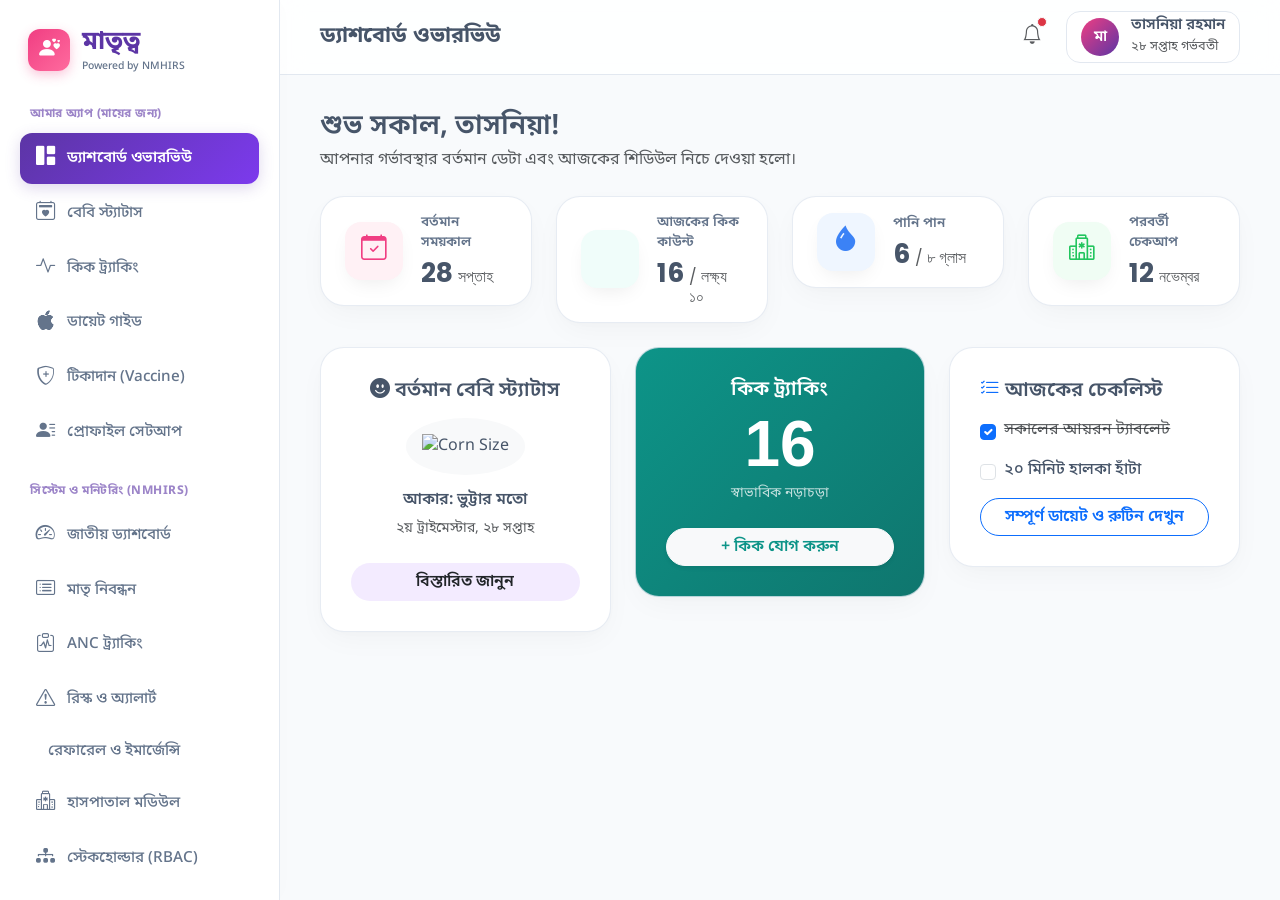
==== commit efdcc98e: "fix" ====
--- a/index2.html
+++ b/index2.html
@@ -21,7 +21,7 @@
             --primary-teal: #0d9488;
             --bg-body: #f8fafc;
             --border-color: #e2e8f0;
-            --text-dark: #0f172a;
+            --text-dark: #475569;
             --text-muted: #64748b;
             --font-bn: 'Noto Sans Bengali', sans-serif;
             --font-en: 'Poppins', sans-serif;
@@ -34,8 +34,29 @@
             background-color: var(--bg-body);
             color: var(--text-dark);
             -webkit-font-smoothing: antialiased;
-        }
-        
+            -moz-osx-font-smoothing: grayscale;
+            text-rendering: optimizeLegibility;
+        }
+        
+        /* Clean and premium typography scaling without faux-bold double rendering */
+        h1, h2, h3, h4, h5, h6, 
+        .brand, 
+        .nav-section-title, 
+        .header-title, 
+        .panel-title, 
+        .kpi-info h3 {
+            font-weight: 600;
+        }
+        
+        .fw-bold {
+            font-weight: 600 !important;
+        }
+
+        /* Override Bootstrap's default harsh dark text classes to use our soft gray */
+        .text-dark, .text-black {
+            color: var(--text-dark) !important;
+        }
+
         .en-text { font-family: var(--font-en); }
 
         /* === Sidebar === */
@@ -370,11 +391,11 @@
                     </div>
                 </div>
 
-                <!-- Visit 1 Content -->
                 <div id="diet-visit-1" class="diet-visit-content">
                     <div class="row g-4">
-                        <div class="col-lg-8">
-                            <div class="data-panel mb-4">
+                        <!-- Row 1: Main Visit & Water Tracker -->
+                        <div class="col-lg-6 col-md-12">
+                            <div class="data-panel h-100">
                                 <h5 class="fw-bold text-pink mb-3"><i class="bi bi-bookmark-star-fill"></i> ১ম ভিজিট (প্রথম ট্রাইমেস্টার)</h5>
                                 <p class="text-muted small"><strong>লক্ষ্য:</strong> গর্ভাবস্থা নিশ্চিতকরণ ও মায়ের পুষ্টির ভিত্তি গড়ে তোলা।</p>
                                 
@@ -390,8 +411,28 @@
                                 <h6 class="fw-bold mb-3 text-primary"><i class="bi bi-calculator-fill"></i> প্রতিদিনের পরিমাণ:</h6>
                                 <p class="small text-dark mb-0">২ গ্লাস দুধ • ১টি ডিম • ১ কাপ ডাল • ২ কাপ শাকসবজি • ২-৩টি ফল</p>
                             </div>
-
-                            <div class="data-panel">
+                        </div>
+
+                        <div class="col-lg-6 col-md-12">
+                            <div class="data-panel bg-info bg-opacity-10 border-info h-100">
+                                <h5 class="fw-bold text-info mb-3" style="color: #0284c7 !important;"><i class="bi bi-droplet-fill"></i> দৈনিক পানি পানের লক্ষ্য (৮ গ্লাস)</h5>
+                                <div>
+                                    <div class="water-glass filled" onclick="this.classList.toggle('filled')"></div>
+                                    <div class="water-glass filled" onclick="this.classList.toggle('filled')"></div>
+                                    <div class="water-glass filled" onclick="this.classList.toggle('filled')"></div>
+                                    <div class="water-glass filled" onclick="this.classList.toggle('filled')"></div>
+                                    <div class="water-glass filled" onclick="this.classList.toggle('filled')"></div>
+                                    <div class="water-glass filled" onclick="this.classList.toggle('filled')"></div>
+                                    <div class="water-glass" onclick="this.classList.toggle('filled')"></div>
+                                    <div class="water-glass" onclick="this.classList.toggle('filled')"></div>
+                                </div>
+                                <p class="small text-muted mt-2 mb-0">* গ্লাসে ট্যাপ করে আপনার দৈনিক পানি পানের হিসাব রেকর্ড করুন।</p>
+                            </div>
+                        </div>
+
+                        <!-- Row 2: Avoid & Tips -->
+                        <div class="col-lg-6 col-md-12">
+                            <div class="data-panel h-100">
                                 <h5 class="fw-bold text-danger mb-3"><i class="bi bi-exclamation-octagon-fill"></i> কি এড়িয়ে চলবেন:</h5>
                                 <div class="d-flex gap-2 flex-wrap">
                                     <span class="badge bg-danger-subtle text-danger border border-danger-subtle p-2">অতিরিক্ত চা বা কফি</span>
@@ -402,10 +443,10 @@
                             </div>
                         </div>
 
-                        <div class="col-lg-4">
-                            <div class="data-panel bg-purple-subtle border-purple" style="background: #f3ebff;">
+                        <div class="col-lg-6 col-md-12">
+                            <div class="data-panel bg-purple-subtle border-purple h-100" style="background: #f3ebff;">
                                 <h5 class="fw-bold text-purple mb-4"><i class="bi bi-lightbulb-fill"></i> গুরুত্বপূর্ণ টিপস</h5>
-                                <ul class="list-unstyled small lh-lg">
+                                <ul class="list-unstyled small lh-lg mb-0">
                                     <li class="mb-3"><i class="bi bi-check-lg text-purple me-2"></i> ফলিক অ্যাসিড সমৃদ্ধ খাবার খান (শাকসবজি, ডাল, কমলা)।</li>
                                     <li class="mb-3"><i class="bi bi-check-lg text-purple me-2"></i> দিনে ৩ বার প্রধান খাবার ও ২-৩ বার হালকা পুষ্টিকর খাবার খান।</li>
                                     <li><i class="bi bi-check-lg text-purple me-2"></i> পর্যাপ্ত পরিমাণ পানি পান নিশ্চিত করুন (৮-১০ গ্লাস)।</li>
@@ -418,8 +459,9 @@
                 <!-- Visit 2 Content -->
                 <div id="diet-visit-2" class="diet-visit-content" style="display: none;">
                     <div class="row g-4">
-                        <div class="col-lg-8">
-                            <div class="data-panel mb-4">
+                        <!-- Row 1: Main Visit & Water Tracker -->
+                        <div class="col-lg-6 col-md-12">
+                            <div class="data-panel h-100">
                                 <h5 class="fw-bold text-pink mb-3"><i class="bi bi-bookmark-star-fill"></i> ২য় ভিজিট (দ্বিতীয় ট্রাইমেস্টার)</h5>
                                 <p class="text-muted small"><strong>লক্ষ্য:</strong> ভ্রূণের বৃদ্ধি ও বিকাশের জন্য পর্যাপ্ত পুষ্টি নিশ্চিত করা।</p>
                                 
@@ -435,8 +477,28 @@
                                 <h6 class="fw-bold mb-3 text-primary"><i class="bi bi-calculator-fill"></i> প্রতিদিনের পরিমাণ:</h6>
                                 <p class="small text-dark mb-0">২-৩ গ্লাস দুধ • ১টি ডিম • ১ কাপ ডাল • ১ পিস মাছ/মাংস • ২ কাপ শাকসবজি • ২-৩টি ফল</p>
                             </div>
-
-                            <div class="data-panel">
+                        </div>
+
+                        <div class="col-lg-6 col-md-12">
+                            <div class="data-panel bg-info bg-opacity-10 border-info h-100">
+                                <h5 class="fw-bold text-info mb-3" style="color: #0284c7 !important;"><i class="bi bi-droplet-fill"></i> দৈনিক পানি পানের লক্ষ্য (৮ গ্লাস)</h5>
+                                <div>
+                                    <div class="water-glass filled" onclick="this.classList.toggle('filled')"></div>
+                                    <div class="water-glass filled" onclick="this.classList.toggle('filled')"></div>
+                                    <div class="water-glass filled" onclick="this.classList.toggle('filled')"></div>
+                                    <div class="water-glass filled" onclick="this.classList.toggle('filled')"></div>
+                                    <div class="water-glass filled" onclick="this.classList.toggle('filled')"></div>
+                                    <div class="water-glass filled" onclick="this.classList.toggle('filled')"></div>
+                                    <div class="water-glass" onclick="this.classList.toggle('filled')"></div>
+                                    <div class="water-glass" onclick="this.classList.toggle('filled')"></div>
+                                </div>
+                                <p class="small text-muted mt-2 mb-0">* গ্লাসে ট্যাপ করে আপনার দৈনিক পানি পানের হিসাব রেকর্ড করুন।</p>
+                            </div>
+                        </div>
+
+                        <!-- Row 2: Avoid & Tips -->
+                        <div class="col-lg-6 col-md-12">
+                            <div class="data-panel h-100">
                                 <h5 class="fw-bold text-danger mb-3"><i class="bi bi-exclamation-octagon-fill"></i> কি এড়িয়ে চলবেন:</h5>
                                 <div class="d-flex gap-2 flex-wrap">
                                     <span class="badge bg-danger-subtle text-danger border border-danger-subtle p-2">অতিরিক্ত চা বা কফি</span>
@@ -447,10 +509,10 @@
                             </div>
                         </div>
 
-                        <div class="col-lg-4">
-                            <div class="data-panel bg-purple-subtle border-purple" style="background: #f3ebff;">
+                        <div class="col-lg-6 col-md-12">
+                            <div class="data-panel bg-purple-subtle border-purple h-100" style="background: #f3ebff;">
                                 <h5 class="fw-bold text-purple mb-4"><i class="bi bi-lightbulb-fill"></i> গুরুত্বপূর্ণ টিপস</h5>
-                                <ul class="list-unstyled small lh-lg">
+                                <ul class="list-unstyled small lh-lg mb-0">
                                     <li class="mb-3"><i class="bi bi-check-lg text-purple me-2"></i> ক্যালসিয়াম ও আয়রন সমৃদ্ধ খাবার পর্যাপ্ত পরিমাণে খান।</li>
                                     <li class="mb-3"><i class="bi bi-check-lg text-purple me-2"></i> প্রোটিন সমৃদ্ধ খাবার (মাছ, ডিম, মাংস, ডাল) নিয়মিত রাখুন।</li>
                                     <li><i class="bi bi-check-lg text-purple me-2"></i> নিয়মিত হালকা ব্যায়াম করুন ও পর্যাপ্ত বিশ্রাম নিন।</li>
@@ -463,8 +525,9 @@
                 <!-- Visit 3 Content -->
                 <div id="diet-visit-3" class="diet-visit-content" style="display: none;">
                     <div class="row g-4">
-                        <div class="col-lg-8">
-                            <div class="data-panel mb-4">
+                        <!-- Row 1: Main Visit & Water Tracker -->
+                        <div class="col-lg-6 col-md-12">
+                            <div class="data-panel h-100">
                                 <h5 class="fw-bold text-pink mb-3"><i class="bi bi-bookmark-star-fill"></i> ৩য় ভিজিট (তৃতীয় ট্রাইমেস্টার)</h5>
                                 <p class="text-muted small"><strong>লক্ষ্য:</strong> মায়ের স্বাস্থ্য ভালো রাখা ও জটিলতা প্রতিরোধ করা।</p>
                                 
@@ -480,8 +543,28 @@
                                 <h6 class="fw-bold mb-3 text-primary"><i class="bi bi-calculator-fill"></i> প্রতিদিনের পরিমাণ:</h6>
                                 <p class="small text-dark mb-0">২-৩ গ্লাস দুধ • ১টি ডিম • ১-২ কাপ ডাল • ১ পিস মাছ/মাংস • ২ কাপ শাকসবজি • ২-৩টি ফল</p>
                             </div>
-
-                            <div class="data-panel">
+                        </div>
+
+                        <div class="col-lg-6 col-md-12">
+                            <div class="data-panel bg-info bg-opacity-10 border-info h-100">
+                                <h5 class="fw-bold text-info mb-3" style="color: #0284c7 !important;"><i class="bi bi-droplet-fill"></i> দৈনিক পানি পানের লক্ষ্য (৮ গ্লাস)</h5>
+                                <div>
+                                    <div class="water-glass filled" onclick="this.classList.toggle('filled')"></div>
+                                    <div class="water-glass filled" onclick="this.classList.toggle('filled')"></div>
+                                    <div class="water-glass filled" onclick="this.classList.toggle('filled')"></div>
+                                    <div class="water-glass filled" onclick="this.classList.toggle('filled')"></div>
+                                    <div class="water-glass filled" onclick="this.classList.toggle('filled')"></div>
+                                    <div class="water-glass filled" onclick="this.classList.toggle('filled')"></div>
+                                    <div class="water-glass" onclick="this.classList.toggle('filled')"></div>
+                                    <div class="water-glass" onclick="this.classList.toggle('filled')"></div>
+                                </div>
+                                <p class="small text-muted mt-2 mb-0">* গ্লাসে ট্যাপ করে আপনার দৈনিক পানি পানের হিসাব রেকর্ড করুন।</p>
+                            </div>
+                        </div>
+
+                        <!-- Row 2: Avoid & Tips -->
+                        <div class="col-lg-6 col-md-12">
+                            <div class="data-panel h-100">
                                 <h5 class="fw-bold text-danger mb-3"><i class="bi bi-exclamation-octagon-fill"></i> কি এড়িয়ে চলবেন:</h5>
                                 <div class="d-flex gap-2 flex-wrap">
                                     <span class="badge bg-danger-subtle text-danger border border-danger-subtle p-2">অতিরিক্ত লবণ</span>
@@ -492,10 +575,10 @@
                             </div>
                         </div>
 
-                        <div class="col-lg-4">
-                            <div class="data-panel bg-purple-subtle border-purple" style="background: #f3ebff;">
+                        <div class="col-lg-6 col-md-12">
+                            <div class="data-panel bg-purple-subtle border-purple h-100" style="background: #f3ebff;">
                                 <h5 class="fw-bold text-purple mb-4"><i class="bi bi-lightbulb-fill"></i> গুরুত্বপূর্ণ টিপস</h5>
-                                <ul class="list-unstyled small lh-lg">
+                                <ul class="list-unstyled small lh-lg mb-0">
                                     <li class="mb-3"><i class="bi bi-check-lg text-purple me-2"></i> আয়রন ও ক্যালসিয়ামের পরিমাণ আরো বাড়িয়ে দিন।</li>
                                     <li class="mb-3"><i class="bi bi-check-lg text-purple me-2"></i> কোষ্ঠকাঠিন্য এড়াতে আঁশযুক্ত সবুজ খাবার বেশি খান।</li>
                                     <li><i class="bi bi-check-lg text-purple me-2"></i> অতিরিক্ত ওজন বৃদ্ধি নিয়ন্ত্রণে রাখতে স্বাস্থ্যকর খাদ্যতালিকা অনুসরণ করুন।</li>
@@ -508,8 +591,9 @@
                 <!-- Visit 4 Content -->
                 <div id="diet-visit-4" class="diet-visit-content" style="display: none;">
                     <div class="row g-4">
-                        <div class="col-lg-8">
-                            <div class="data-panel mb-4">
+                        <!-- Row 1: Main Visit & Water Tracker -->
+                        <div class="col-lg-6 col-md-12">
+                            <div class="data-panel h-100">
                                 <h5 class="fw-bold text-pink mb-3"><i class="bi bi-bookmark-star-fill"></i> ৪র্থ ভিজিট (প্রসব পূর্ববর্তী সময়)</h5>
                                 <p class="text-muted small"><strong>লক্ষ্য:</strong> প্রসবের জন্য শরীর প্রস্তুত রাখা ও মায়ের শক্তি বজায় রাখা।</p>
                                 
@@ -525,8 +609,28 @@
                                 <h6 class="fw-bold mb-3 text-primary"><i class="bi bi-calculator-fill"></i> প্রতিদিনের পরিমাণ:</h6>
                                 <p class="small text-dark mb-0">২-৩ গ্লাস দুধ • ১টি ডিম • ১-২ কাপ ডাল • ১ পিস মাছ/মাংস • ২ কাপ শাকসবজি • ২-৩টি ফল</p>
                             </div>
-
-                            <div class="data-panel">
+                        </div>
+
+                        <div class="col-lg-6 col-md-12">
+                            <div class="data-panel bg-info bg-opacity-10 border-info h-100">
+                                <h5 class="fw-bold text-info mb-3" style="color: #0284c7 !important;"><i class="bi bi-droplet-fill"></i> দৈনিক পানি পানের লক্ষ্য (৮ গ্লাস)</h5>
+                                <div>
+                                    <div class="water-glass filled" onclick="this.classList.toggle('filled')"></div>
+                                    <div class="water-glass filled" onclick="this.classList.toggle('filled')"></div>
+                                    <div class="water-glass filled" onclick="this.classList.toggle('filled')"></div>
+                                    <div class="water-glass filled" onclick="this.classList.toggle('filled')"></div>
+                                    <div class="water-glass filled" onclick="this.classList.toggle('filled')"></div>
+                                    <div class="water-glass filled" onclick="this.classList.toggle('filled')"></div>
+                                    <div class="water-glass" onclick="this.classList.toggle('filled')"></div>
+                                    <div class="water-glass" onclick="this.classList.toggle('filled')"></div>
+                                </div>
+                                <p class="small text-muted mt-2 mb-0">* গ্লাসে ট্যাপ করে আপনার দৈনিক পানি পানের হিসাব রেকর্ড করুন।</p>
+                            </div>
+                        </div>
+
+                        <!-- Row 2: Avoid & Tips -->
+                        <div class="col-lg-6 col-md-12">
+                            <div class="data-panel h-100">
                                 <h5 class="fw-bold text-danger mb-3"><i class="bi bi-exclamation-octagon-fill"></i> কি এড়িয়ে চলবেন:</h5>
                                 <div class="d-flex gap-2 flex-wrap">
                                     <span class="badge bg-danger-subtle text-danger border border-danger-subtle p-2">অতিরিক্ত লবণ</span>
@@ -537,10 +641,10 @@
                             </div>
                         </div>
 
-                        <div class="col-lg-4">
-                            <div class="data-panel bg-purple-subtle border-purple" style="background: #f3ebff;">
+                        <div class="col-lg-6 col-md-12">
+                            <div class="data-panel bg-purple-subtle border-purple h-100" style="background: #f3ebff;">
                                 <h5 class="fw-bold text-purple mb-4"><i class="bi bi-lightbulb-fill"></i> গুরুত্বপূর্ণ টিপস</h5>
-                                <ul class="list-unstyled small lh-lg">
+                                <ul class="list-unstyled small lh-lg mb-0">
                                     <li class="mb-3"><i class="bi bi-check-lg text-purple me-2"></i> খাবার অল্প অল্প করে নিয়ে বারে বারে খান।</li>
                                     <li class="mb-3"><i class="bi bi-check-lg text-purple me-2"></i> প্রসবের সময় শক্তির যোগানের জন্য জটিল শর্করা (Complex Carbs) বেশি খান।</li>
                                     <li><i class="bi bi-check-lg text-purple me-2"></i> পর্যাপ্ত বিশ্রাম ও ঘুমের মাধ্যমে মানসিক চাপ কমান।</li>
@@ -550,25 +654,7 @@
                     </div>
                 </div>
 
-                <!-- Water Tracker Moved Below the Visit Details -->
-                <div class="row g-4 mt-3">
-                    <div class="col-12">
-                        <div class="data-panel bg-info bg-opacity-10 border-info">
-                            <h5 class="fw-bold text-info mb-3" style="color: #0284c7 !important;"><i class="bi bi-droplet-fill"></i> দৈনিক পানি পানের লক্ষ্য (৮ গ্লাস)</h5>
-                            <div>
-                                <div class="water-glass filled" onclick="this.classList.toggle('filled')"></div>
-                                <div class="water-glass filled" onclick="this.classList.toggle('filled')"></div>
-                                <div class="water-glass filled" onclick="this.classList.toggle('filled')"></div>
-                                <div class="water-glass filled" onclick="this.classList.toggle('filled')"></div>
-                                <div class="water-glass filled" onclick="this.classList.toggle('filled')"></div>
-                                <div class="water-glass filled" onclick="this.classList.toggle('filled')"></div>
-                                <div class="water-glass" onclick="this.classList.toggle('filled')"></div>
-                                <div class="water-glass" onclick="this.classList.toggle('filled')"></div>
-                            </div>
-                            <p class="small text-muted mt-2 mb-0">* গ্লাসে ট্যাপ করে আপনার দৈনিক পানি পানের হিসাব রেকর্ড করুন।</p>
-                        </div>
-                    </div>
-                </div>
+
             </div>
 
             <!-- ============================================== -->
